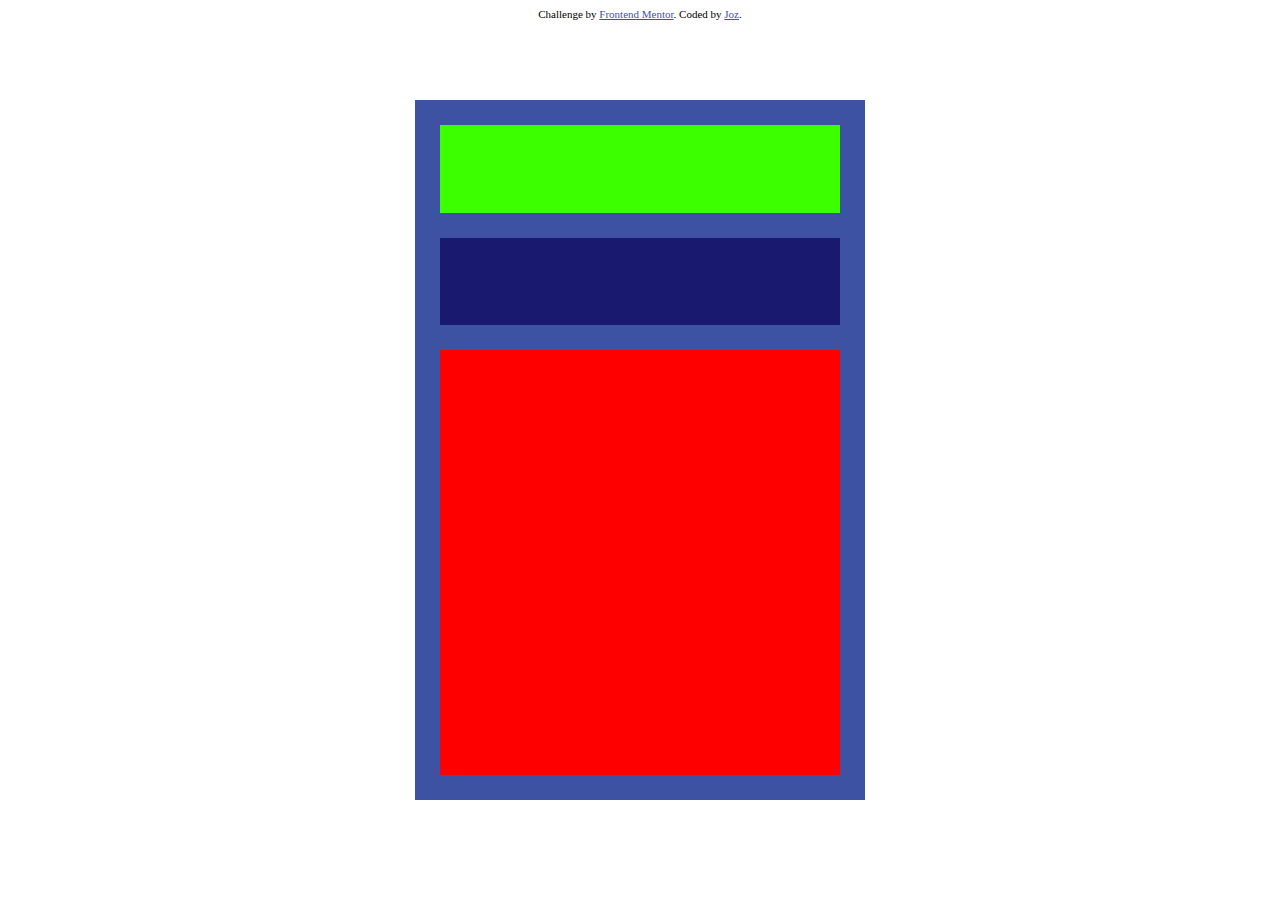
==== calculator-app-main/index.html @ 9b463b1d "Uploading files for first two challenges" ====
<!DOCTYPE html>
<html lang="en">
  <head>
    <meta charset="UTF-8" />
    <meta name="viewport" content="width=device-width, initial-scale=1.0" />
    <!-- displays site properly based on user's device -->

    <link
      rel="icon"
      type="image/png"
      sizes="32x32"
      href="./images/favicon-32x32.png"
    />
    <title>Frontend Mentor | Calculator app</title>
    <link rel="stylesheet" type="text/css" href="style.css" />
    <script defer src="script.js"></script>
  </head>
  <body>
    <div class="attribution">
      Challenge by
      <a href="https://www.frontendmentor.io?ref=challenge" target="_blank"
        >Frontend Mentor</a
      >. Coded by <a href="#">Joz</a>.
    </div>

    <div class="calculator-grid">
      <div class="calc-top">
        <!-- <div class="calc">calc</div>
        <div class="theme">theme</div>
        <div class="radios">
          <input name="radio" type="radio" class="theme1" />
          <input name="radio" type="radio" class="theme2" />
          <input name="radio" type="radio" class="theme3" /> -->
        </div>

        <div class="display"></div>

        <div class="numpad">
          <!-- <button class="seven">7</button>
          <button class="eight">8</button>
          <button class="">9</button>
          <button class="">DEL</button>
          <button class="">4</button>
          <button class="">5</button>
          <button class="">6</button>
          <button class="">+</button>
          <button class="">1</button>
          <button class="">2</button>
          <button class="">3</button>
          <button class="">-</button>
          <button class="">.</button>
          <button class="">0</button>
          <button class="">/</button>
          <button class="">x</button>
          <button class="">RESET</button>
          <button class="">=</button> -->
        </div>
      </div>
    </div>
  </body>
</html>
---- calculator-app-main/style.css ----
.attribution {
  font-size: 11px;
  text-align: center;
}
.attribution a {
  color: hsl(228, 45%, 44%);
}

.calculator-grid {
  /* CENTER THE CALCULATOR START */
  position: absolute;
  top: 0;
  bottom: 0;
  left: 0;
  right: 0;
  margin: auto;
  /* CENTER THE CALCULATOR END */

  display: grid;
  padding: 25px;
  grid-gap: 25px;
  grid-template-columns: repeat(2, auto);
  grid-template-rows: repeat(6, auto);
  background-color: hsl(228, 45%, 44%);
  width: 400px;
  height: 650px;
}

.calc-top {
  grid-column-start: 1;
  grid-column-end: 3;
  grid-row-start: 1;
  grid-row-end: 2;
  background-color: rgb(60, 255, 0);
}

.display {
  grid-column-start: 1;
  grid-column-end: 3;
  grid-row-start: 2;
  grid-row-end: 3;
  background-color: midnightblue;
}

.numpad {
  grid-column-start: 1;
  grid-column-end: 3;
  grid-row-start: 3;
  grid-row-end: 7;
  background-color: rgb(255, 0, 0);
}
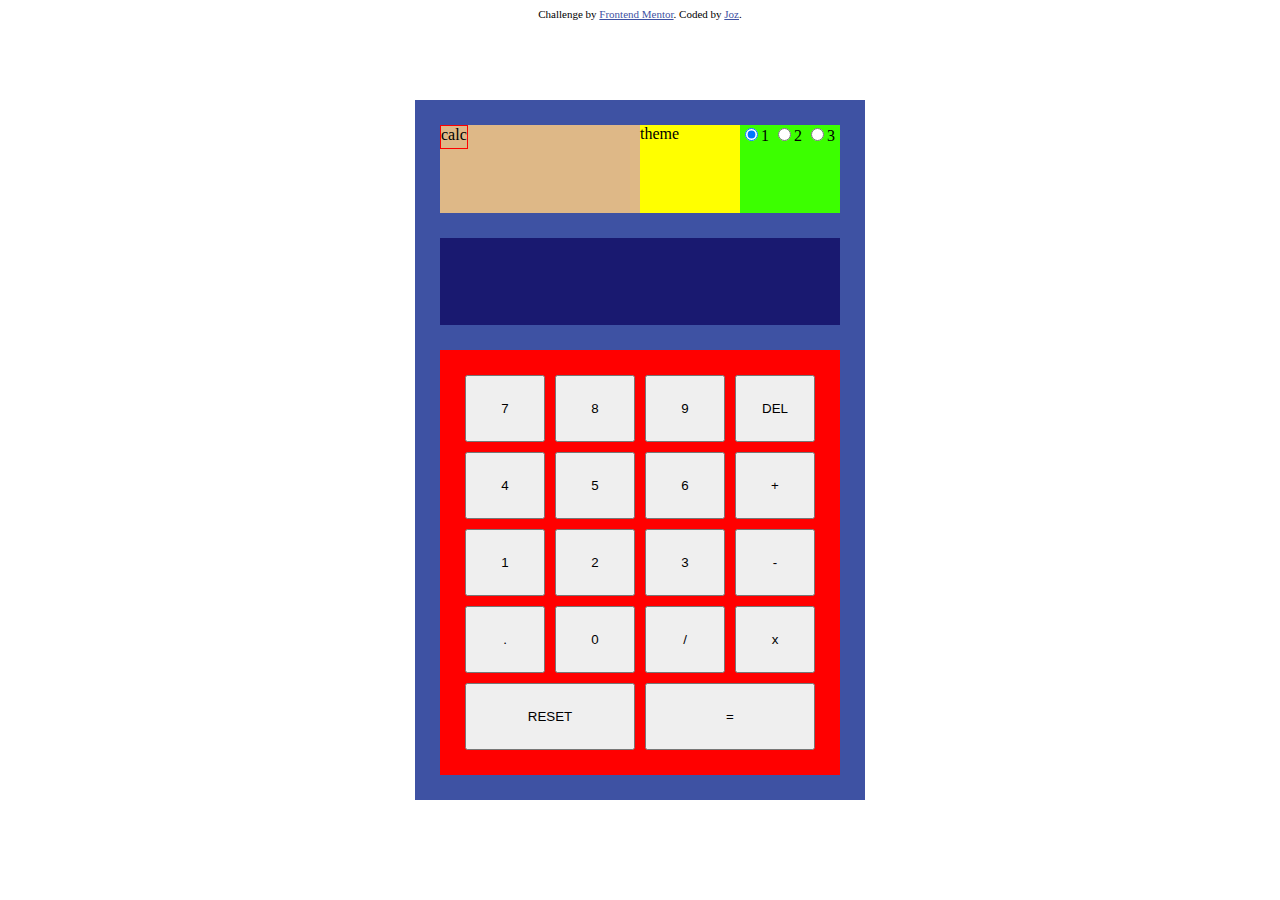
==== commit 26fec816: "did some HTML & CSS styling on the calculator" ====
--- a/calculator-app-main/index.html
+++ b/calculator-app-main/index.html
@@ -25,36 +25,42 @@
 
     <div class="calculator-grid">
       <div class="calc-top">
-        <!-- <div class="calc">calc</div>
-        <div class="theme">theme</div>
-        <div class="radios">
-          <input name="radio" type="radio" class="theme1" />
-          <input name="radio" type="radio" class="theme2" />
-          <input name="radio" type="radio" class="theme3" /> -->
+        <div class="top-one">
+          <div class="top-one-calc">calc</div>
         </div>
+        <div class="top-two">
+          <div class="top-two-theme">theme</div>
+          <div class="top-two-radios">
+            <label
+              ><input checked name="radio" type="radio" id="radio1" />1</label
+            >
+            <label><input name="radio" type="radio" id="radio2" />2</label>
+            <label><input name="radio" type="radio" id="radio3" />3</label>
+          </div>
+        </div>
+      </div>
 
-        <div class="display"></div>
+      <div class="display"></div>
 
-        <div class="numpad">
-          <!-- <button class="seven">7</button>
-          <button class="eight">8</button>
-          <button class="">9</button>
-          <button class="">DEL</button>
-          <button class="">4</button>
-          <button class="">5</button>
-          <button class="">6</button>
-          <button class="">+</button>
-          <button class="">1</button>
-          <button class="">2</button>
-          <button class="">3</button>
-          <button class="">-</button>
-          <button class="">.</button>
-          <button class="">0</button>
-          <button class="">/</button>
-          <button class="">x</button>
-          <button class="">RESET</button>
-          <button class="">=</button> -->
-        </div>
+      <div class="numpad">
+        <button class="seven">7</button>
+        <button class="eight">8</button>
+        <button class="nine">9</button>
+        <button class="delete">DEL</button>
+        <button class="four">4</button>
+        <button class="five">5</button>
+        <button class="six">6</button>
+        <button class="plus">+</button>
+        <button class="one">1</button>
+        <button class="two">2</button>
+        <button class="three">3</button>
+        <button class="minus">-</button>
+        <button class="point">.</button>
+        <button class="zero">0</button>
+        <button class="divide">/</button>
+        <button class="multiply">x</button>
+        <button class="reset">RESET</button>
+        <button class="result">=</button>
       </div>
     </div>
   </body>
--- a/calculator-app-main/style.css
+++ b/calculator-app-main/style.css
@@ -7,26 +7,27 @@
 }
 
 .calculator-grid {
-  /* CENTER THE CALCULATOR START */
+  /* CENTER CALCULATOR */
   position: absolute;
   top: 0;
   bottom: 0;
   left: 0;
   right: 0;
   margin: auto;
-  /* CENTER THE CALCULATOR END */
 
   display: grid;
   padding: 25px;
   grid-gap: 25px;
-  grid-template-columns: repeat(2, auto);
-  grid-template-rows: repeat(6, auto);
+  grid-template-columns: repeat(2, 1fr);
+  grid-template-rows: repeat(6, 1fr);
   background-color: hsl(228, 45%, 44%);
   width: 400px;
   height: 650px;
 }
 
 .calc-top {
+  margin: 0;
+  display: flex;
   grid-column-start: 1;
   grid-column-end: 3;
   grid-row-start: 1;
@@ -43,9 +44,59 @@
 }
 
 .numpad {
+  display: grid;
+  grid-template-columns: repeat(4, 1fr);
+  grid-template-rows: repeat(5, 1fr);
+  padding: 25px;
+  grid-gap: 10px;
   grid-column-start: 1;
   grid-column-end: 3;
   grid-row-start: 3;
   grid-row-end: 7;
   background-color: rgb(255, 0, 0);
 }
+
+.reset {
+  grid-column-start: 1;
+  grid-column-end: 3;
+}
+
+.result {
+  grid-column-start: 3;
+  grid-column-end: 5;
+}
+
+.top-one {
+  display: flex;
+  margin: 0;
+  width: 50%;
+  height: auto;
+  background-color: burlywood;
+}
+
+.top-one-calc {
+  border: 1px solid red;
+  height: 25%;
+}
+
+.top-two {
+  display: flex;
+  margin: 0;
+  width: 50%;
+  background-color: cadetblue;
+}
+
+.top-two-theme {
+  width: 50%;
+  background-color: yellow;
+}
+
+.top-two-radios {
+  width: 50%;
+  background-color: rgb(60, 255, 0);
+}
+
+label > input [type="radio"] {
+  margin-top: -2px;
+  vertical-align: top;
+}
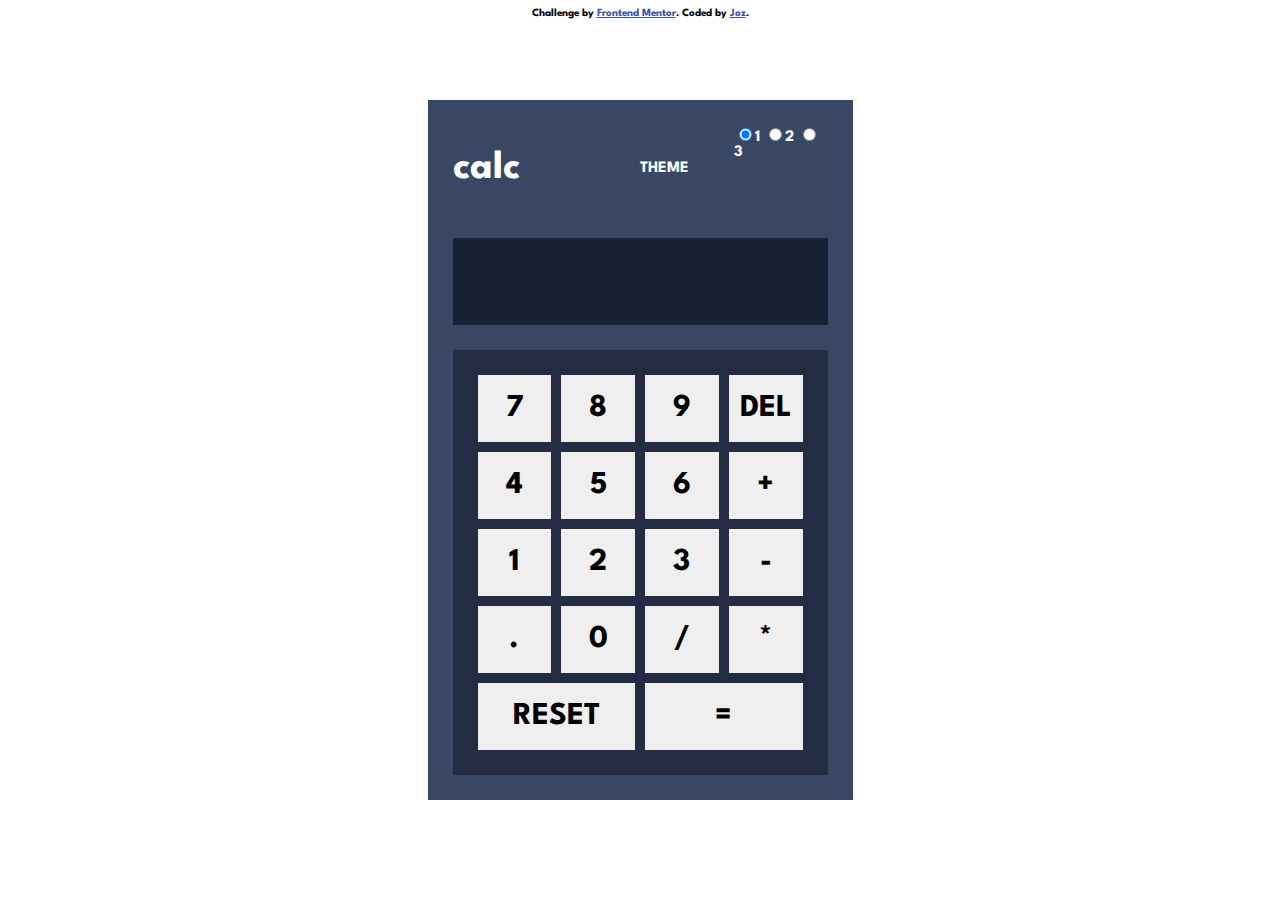
==== commit eea87599: "finished simple JavaScript functionality" ====
--- a/calculator-app-main/index.html
+++ b/calculator-app-main/index.html
@@ -4,7 +4,12 @@
     <meta charset="UTF-8" />
     <meta name="viewport" content="width=device-width, initial-scale=1.0" />
     <!-- displays site properly based on user's device -->
-
+    <link rel="preconnect" href="https://fonts.googleapis.com" />
+    <link rel="preconnect" href="https://fonts.gstatic.com" crossorigin />
+    <link
+      href="https://fonts.googleapis.com/css2?family=League+Spartan:wght@700&display=swap"
+      rel="stylesheet"
+    />
     <link
       rel="icon"
       type="image/png"
@@ -40,27 +45,29 @@
         </div>
       </div>
 
-      <div class="display"></div>
+      <div class="display">
+        <div class="display-outcome"></div>
+      </div>
 
       <div class="numpad">
-        <button class="seven">7</button>
-        <button class="eight">8</button>
-        <button class="nine">9</button>
-        <button class="delete">DEL</button>
-        <button class="four">4</button>
-        <button class="five">5</button>
-        <button class="six">6</button>
-        <button class="plus">+</button>
-        <button class="one">1</button>
-        <button class="two">2</button>
-        <button class="three">3</button>
-        <button class="minus">-</button>
-        <button class="point">.</button>
-        <button class="zero">0</button>
-        <button class="divide">/</button>
-        <button class="multiply">x</button>
-        <button class="reset">RESET</button>
-        <button class="result">=</button>
+        <button class="number seven">7</button>
+        <button class="number eight">8</button>
+        <button class="number nine">9</button>
+        <button class="number delete">del</button>
+        <button class="number four">4</button>
+        <button class="number five">5</button>
+        <button class="number six">6</button>
+        <button class="number operand plus">+</button>
+        <button class="number one">1</button>
+        <button class="number two">2</button>
+        <button class="number three">3</button>
+        <button class="number operand minus">-</button>
+        <button class="number point">.</button>
+        <button class="number zero">0</button>
+        <button class="number operand divide">/</button>
+        <button class="number operand multiply">*</button>
+        <button class="number reset">reset</button>
+        <button class="number equals">=</button>
       </div>
     </div>
   </body>
--- a/calculator-app-main/style.css
+++ b/calculator-app-main/style.css
@@ -4,6 +4,11 @@
 }
 .attribution a {
   color: hsl(228, 45%, 44%);
+}
+
+* {
+  font-family: "League Spartan", sans-serif;
+  font-weight: 700;
 }
 
 .calculator-grid {
@@ -20,8 +25,8 @@
   grid-gap: 25px;
   grid-template-columns: repeat(2, 1fr);
   grid-template-rows: repeat(6, 1fr);
-  background-color: hsl(228, 45%, 44%);
-  width: 400px;
+  background-color: hsl(222, 26%, 31%);
+  width: 375px;
   height: 650px;
 }
 
@@ -32,7 +37,38 @@
   grid-column-end: 3;
   grid-row-start: 1;
   grid-row-end: 2;
-  background-color: rgb(60, 255, 0);
+}
+
+.top-one {
+  display: flex;
+  margin: 0;
+  width: 50%;
+  height: auto;
+}
+
+.top-one-calc {
+  color: hsl(0, 0%, 100%);
+  align-self: center;
+  font-size: 2.5em;
+}
+
+.top-two {
+  display: flex;
+  margin: 0;
+  width: 50%;
+}
+
+.top-two-theme {
+  color: hsl(0, 0%, 100%);
+  align-self: center;
+  font-size: 1em;
+  width: 50%;
+  text-transform: uppercase;
+}
+
+.top-two-radios {
+  color: hsl(0, 0%, 100%);
+  width: 50%;
 }
 
 .display {
@@ -40,7 +76,17 @@
   grid-column-end: 3;
   grid-row-start: 2;
   grid-row-end: 3;
-  background-color: midnightblue;
+  background-color: hsl(224, 36%, 15%);
+}
+
+.display-outcome {
+  font-size: 50px;
+  padding-right: 25px;
+  height: 100%;
+  display: flex;
+  justify-content: end;
+  align-items: center;
+  color: hsl(0, 0%, 100%);
 }
 
 .numpad {
@@ -53,7 +99,16 @@
   grid-column-end: 3;
   grid-row-start: 3;
   grid-row-end: 7;
-  background-color: rgb(255, 0, 0);
+  background-color: hsl(223, 31%, 20%);
+}
+
+.number {
+  border: 0;
+  padding: 0;
+  text-transform: uppercase;
+  height: 100%;
+  width: 100%;
+  font-size: 32px;
 }
 
 .reset {
@@ -61,42 +116,7 @@
   grid-column-end: 3;
 }
 
-.result {
+.equals {
   grid-column-start: 3;
   grid-column-end: 5;
 }
-
-.top-one {
-  display: flex;
-  margin: 0;
-  width: 50%;
-  height: auto;
-  background-color: burlywood;
-}
-
-.top-one-calc {
-  border: 1px solid red;
-  height: 25%;
-}
-
-.top-two {
-  display: flex;
-  margin: 0;
-  width: 50%;
-  background-color: cadetblue;
-}
-
-.top-two-theme {
-  width: 50%;
-  background-color: yellow;
-}
-
-.top-two-radios {
-  width: 50%;
-  background-color: rgb(60, 255, 0);
-}
-
-label > input [type="radio"] {
-  margin-top: -2px;
-  vertical-align: top;
-}
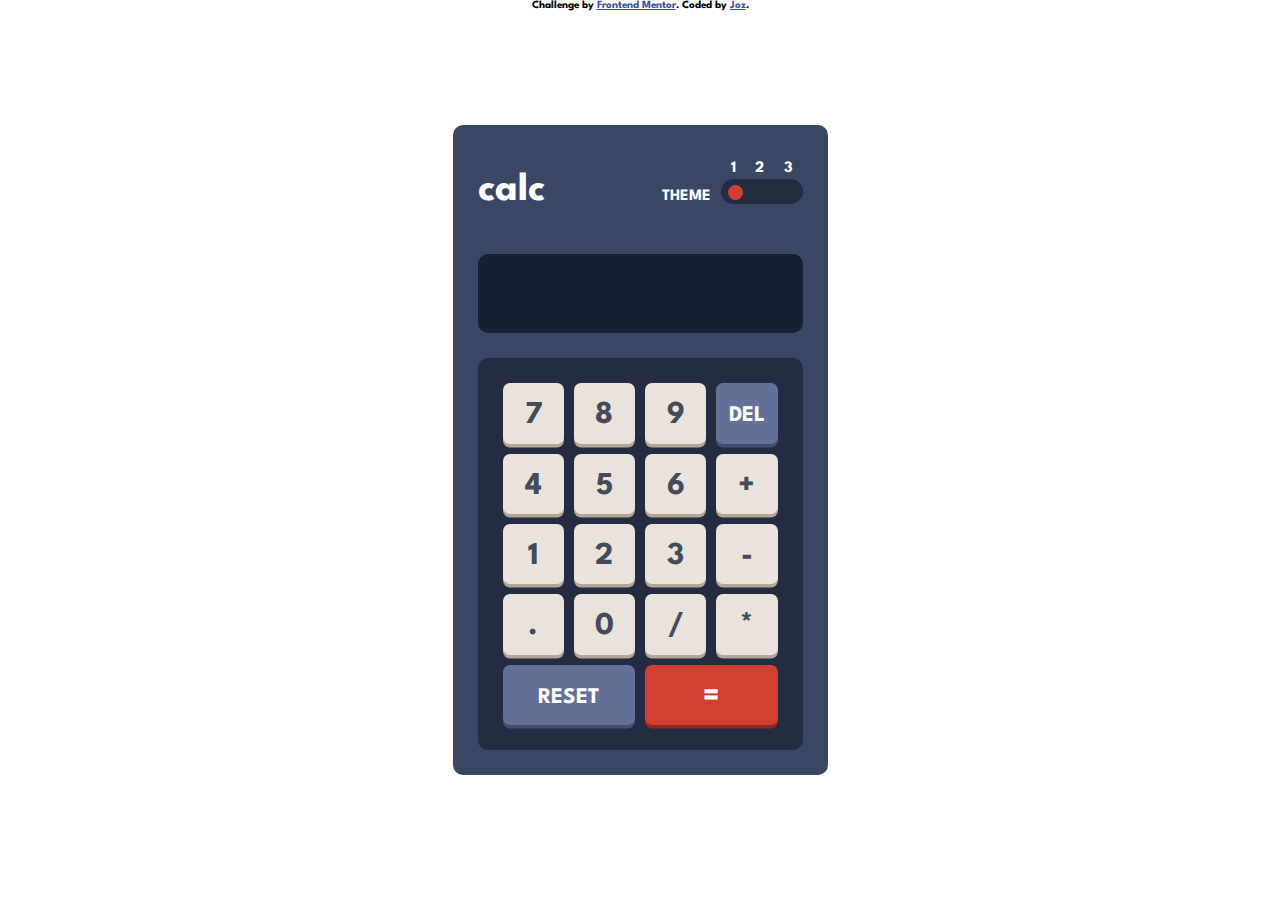
==== commit 83876b6a: "finished styling radio buttons and CSS for theme 1" ====
--- a/calculator-app-main/index.html
+++ b/calculator-app-main/index.html
@@ -30,17 +30,22 @@
 
     <div class="calculator-grid">
       <div class="calc-top">
-        <div class="top-one">
+        <div class="top-one-container">
           <div class="top-one-calc">calc</div>
         </div>
-        <div class="top-two">
+        <div class="top-two-container">
           <div class="top-two-theme">theme</div>
-          <div class="top-two-radios">
-            <label
-              ><input checked name="radio" type="radio" id="radio1" />1</label
-            >
-            <label><input name="radio" type="radio" id="radio2" />2</label>
-            <label><input name="radio" type="radio" id="radio3" />3</label>
+        </div>
+        <div class="top-three-container">
+          <div class="top-three-numbers">
+            <div class="top-one">1</div>
+            <div class="top-two">2</div>
+            <div class="top-three">3</div>
+          </div>
+          <div class="top-three-radios">
+            <input checked name="radio" type="radio" id="radio1" />
+            <input name="radio" type="radio" id="radio2" />
+            <input name="radio" type="radio" id="radio3" />
           </div>
         </div>
       </div>
--- a/calculator-app-main/style.css
+++ b/calculator-app-main/style.css
@@ -1,3 +1,11 @@
+* {
+  box-sizing: border-box;
+}
+
+body {
+  margin: 0;
+}
+
 .attribution {
   font-size: 11px;
   text-align: center;
@@ -28,6 +36,7 @@
   background-color: hsl(222, 26%, 31%);
   width: 375px;
   height: 650px;
+  border-radius: 10px;
 }
 
 .calc-top {
@@ -39,7 +48,8 @@
   grid-row-end: 2;
 }
 
-.top-one {
+.top-one-container {
+  padding-bottom: 20px;
   display: flex;
   margin: 0;
   width: 50%;
@@ -48,30 +58,74 @@
 
 .top-one-calc {
   color: hsl(0, 0%, 100%);
-  align-self: center;
+  align-self: flex-end;
   font-size: 2.5em;
 }
 
-.top-two {
+.top-two-container {
+  padding-bottom: 25px;
   display: flex;
+  padding-left: 22px;
   margin: 0;
-  width: 50%;
+  width: 25%;
+  height: auto;
 }
 
 .top-two-theme {
   color: hsl(0, 0%, 100%);
-  align-self: center;
+  align-self: flex-end;
   font-size: 1em;
-  width: 50%;
+  width: 25%;
   text-transform: uppercase;
 }
 
-.top-two-radios {
+.top-three-container {
+  padding-bottom: 25px;
+  display: flex;
+  flex-direction: column;
+  justify-content: flex-end;
+  margin: 0;
+  width: 25%;
+  height: auto;
+}
+
+.top-three-numbers {
+  padding-bottom: 3px;
   color: hsl(0, 0%, 100%);
-  width: 50%;
+  display: flex;
+  flex-direction: row;
+  justify-content: space-around;
+}
+
+.top-three-radios {
+  margin-top: 0;
+  padding-bottom: 2px;
+  color: hsl(6, 63%, 50%);
+  background-color: hsl(223, 31%, 20%);
+  display: flex;
+  flex-direction: row;
+  justify-content: space-around;
+  align-items: center;
+  height: 25px;
+  border-radius: 20px;
+}
+
+input[type="radio"] {
+  height: 15px;
+  width: 15px;
+  outline: none;
+  -webkit-appearance: none;
+  /* display: none; */
+  cursor: pointer;
+  border-radius: 50%;
+}
+
+input[type="radio"]:checked {
+  background: hsl(6, 63%, 50%);
 }
 
 .display {
+  border-radius: 10px;
   grid-column-start: 1;
   grid-column-end: 3;
   grid-row-start: 2;
@@ -90,6 +144,7 @@
 }
 
 .numpad {
+  border-radius: 10px;
   display: grid;
   grid-template-columns: repeat(4, 1fr);
   grid-template-rows: repeat(5, 1fr);
@@ -103,12 +158,16 @@
 }
 
 .number {
-  border: 0;
-  padding: 0;
+  border: 0px;
+  color: hsl(221, 14%, 31%);
+  border-radius: 7px;
+  padding-top: 6px;
   text-transform: uppercase;
   height: 100%;
   width: 100%;
   font-size: 32px;
+  background-color: hsl(30, 25%, 89%);
+  box-shadow: 0px 3.5px 0px hsl(28, 16%, 65%);
 }
 
 .reset {
@@ -117,6 +176,17 @@
 }
 
 .equals {
+  color: hsl(0, 0%, 100%);
   grid-column-start: 3;
   grid-column-end: 5;
+  background-color: hsl(6, 63%, 50%);
+  box-shadow: 0px 3.5px 0px hsl(6, 70%, 34%);
 }
+
+.delete,
+.reset {
+  font-size: 1.4em;
+  color: hsl(0, 0%, 100%);
+  background-color: hsl(225, 21%, 49%);
+  box-shadow: 0px 3.5px 0px hsl(224, 28%, 35%);
+}
